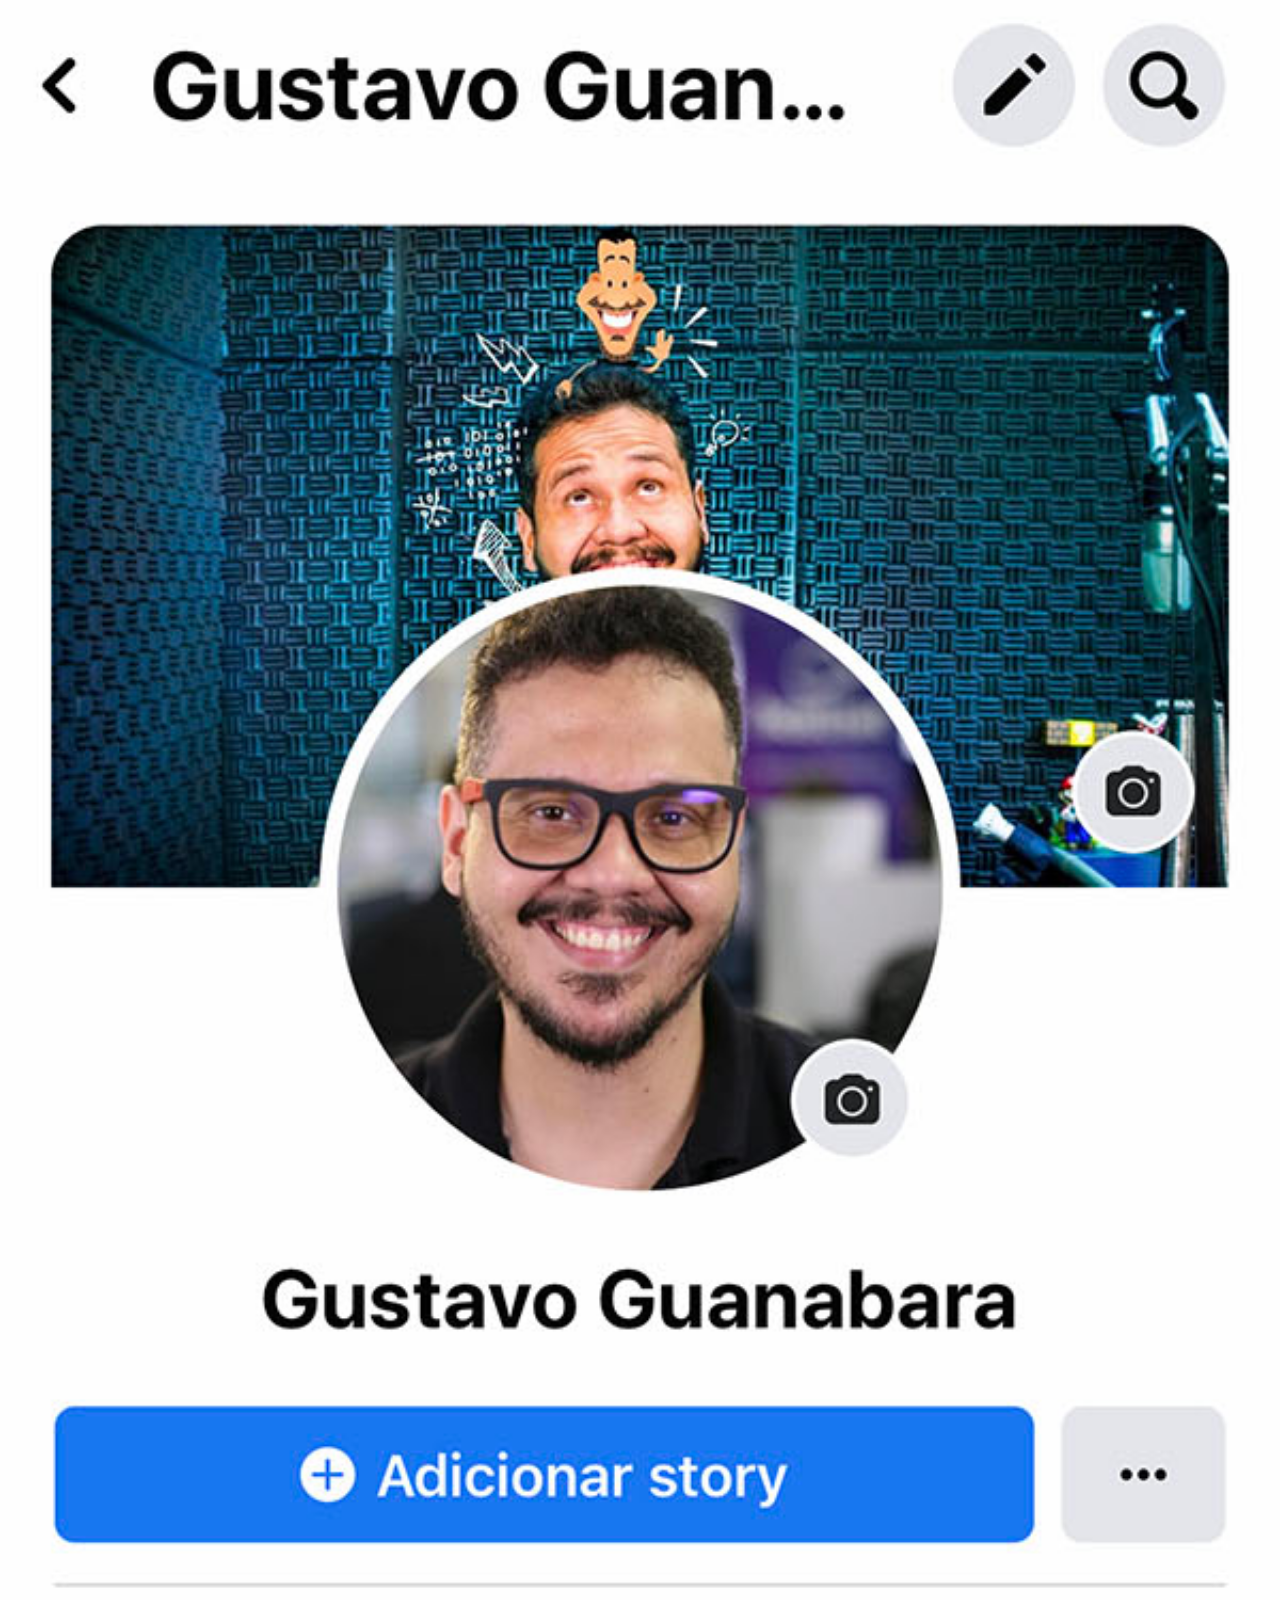
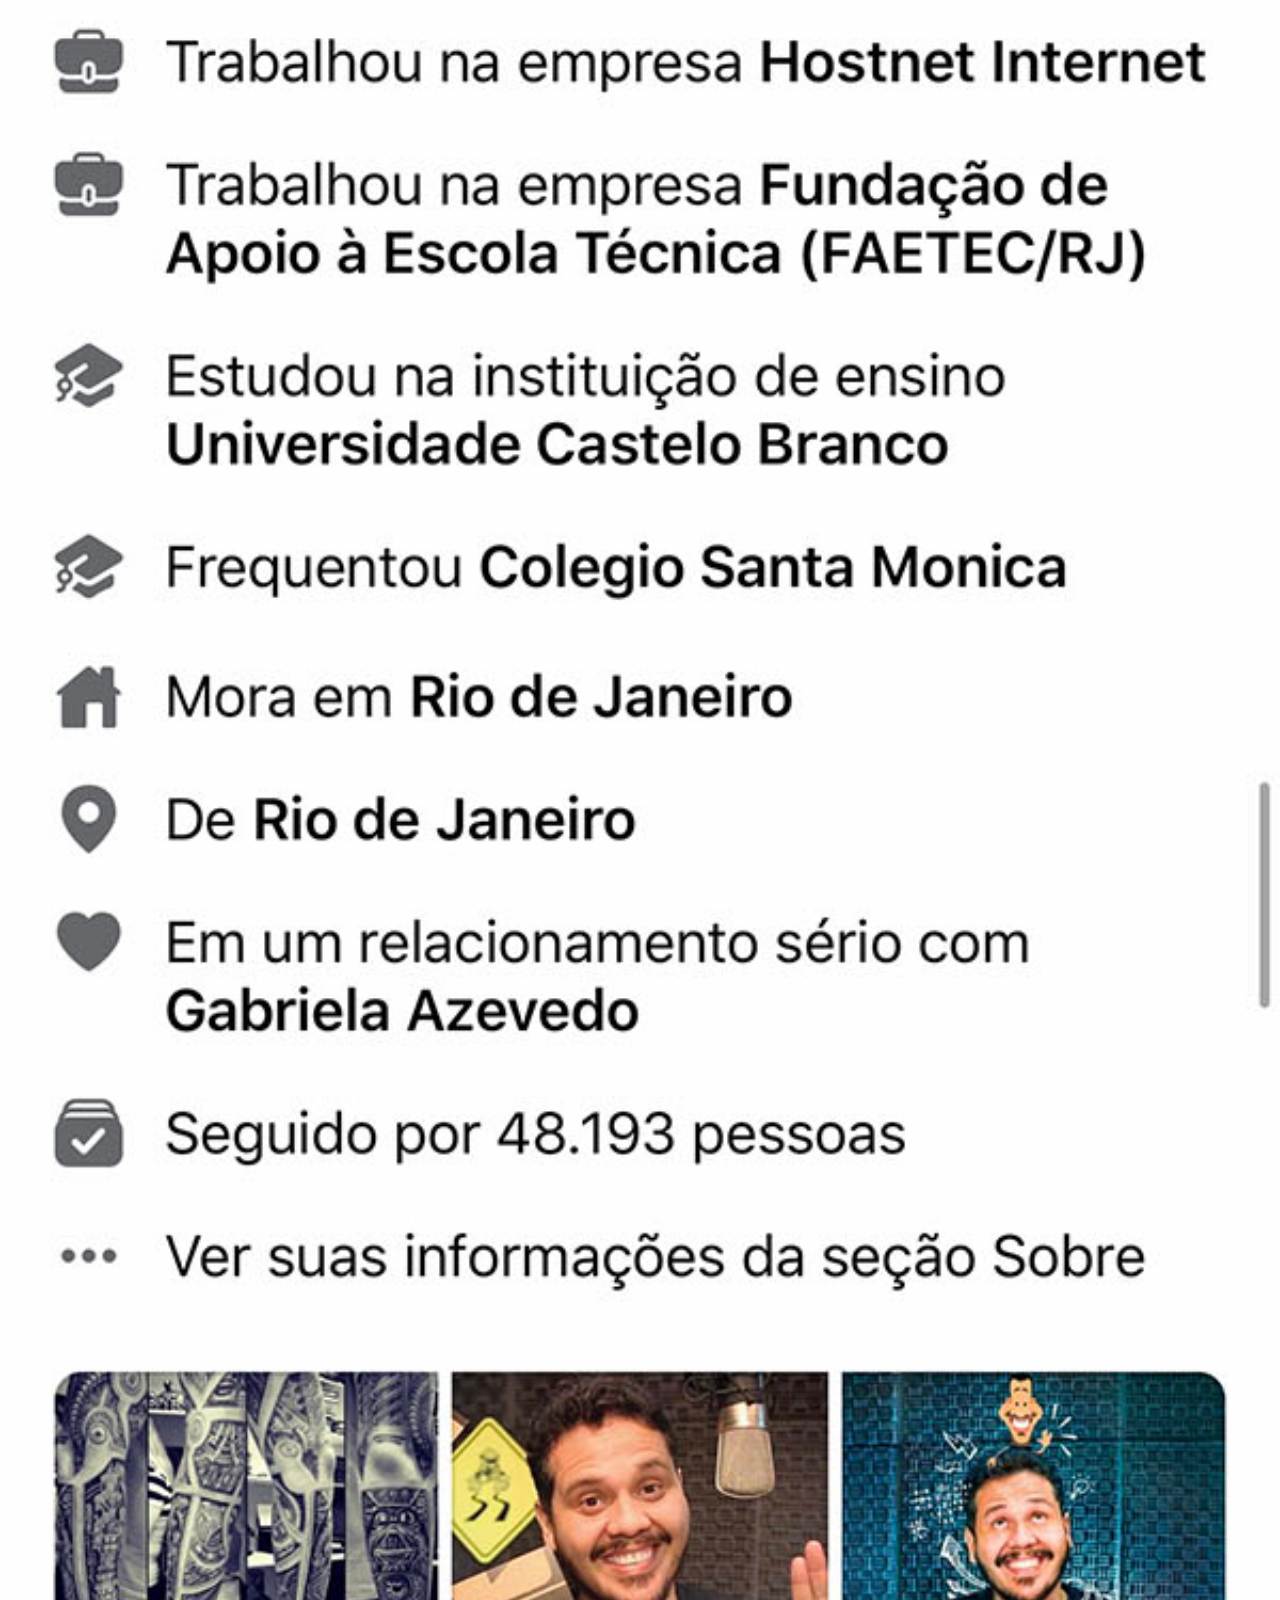
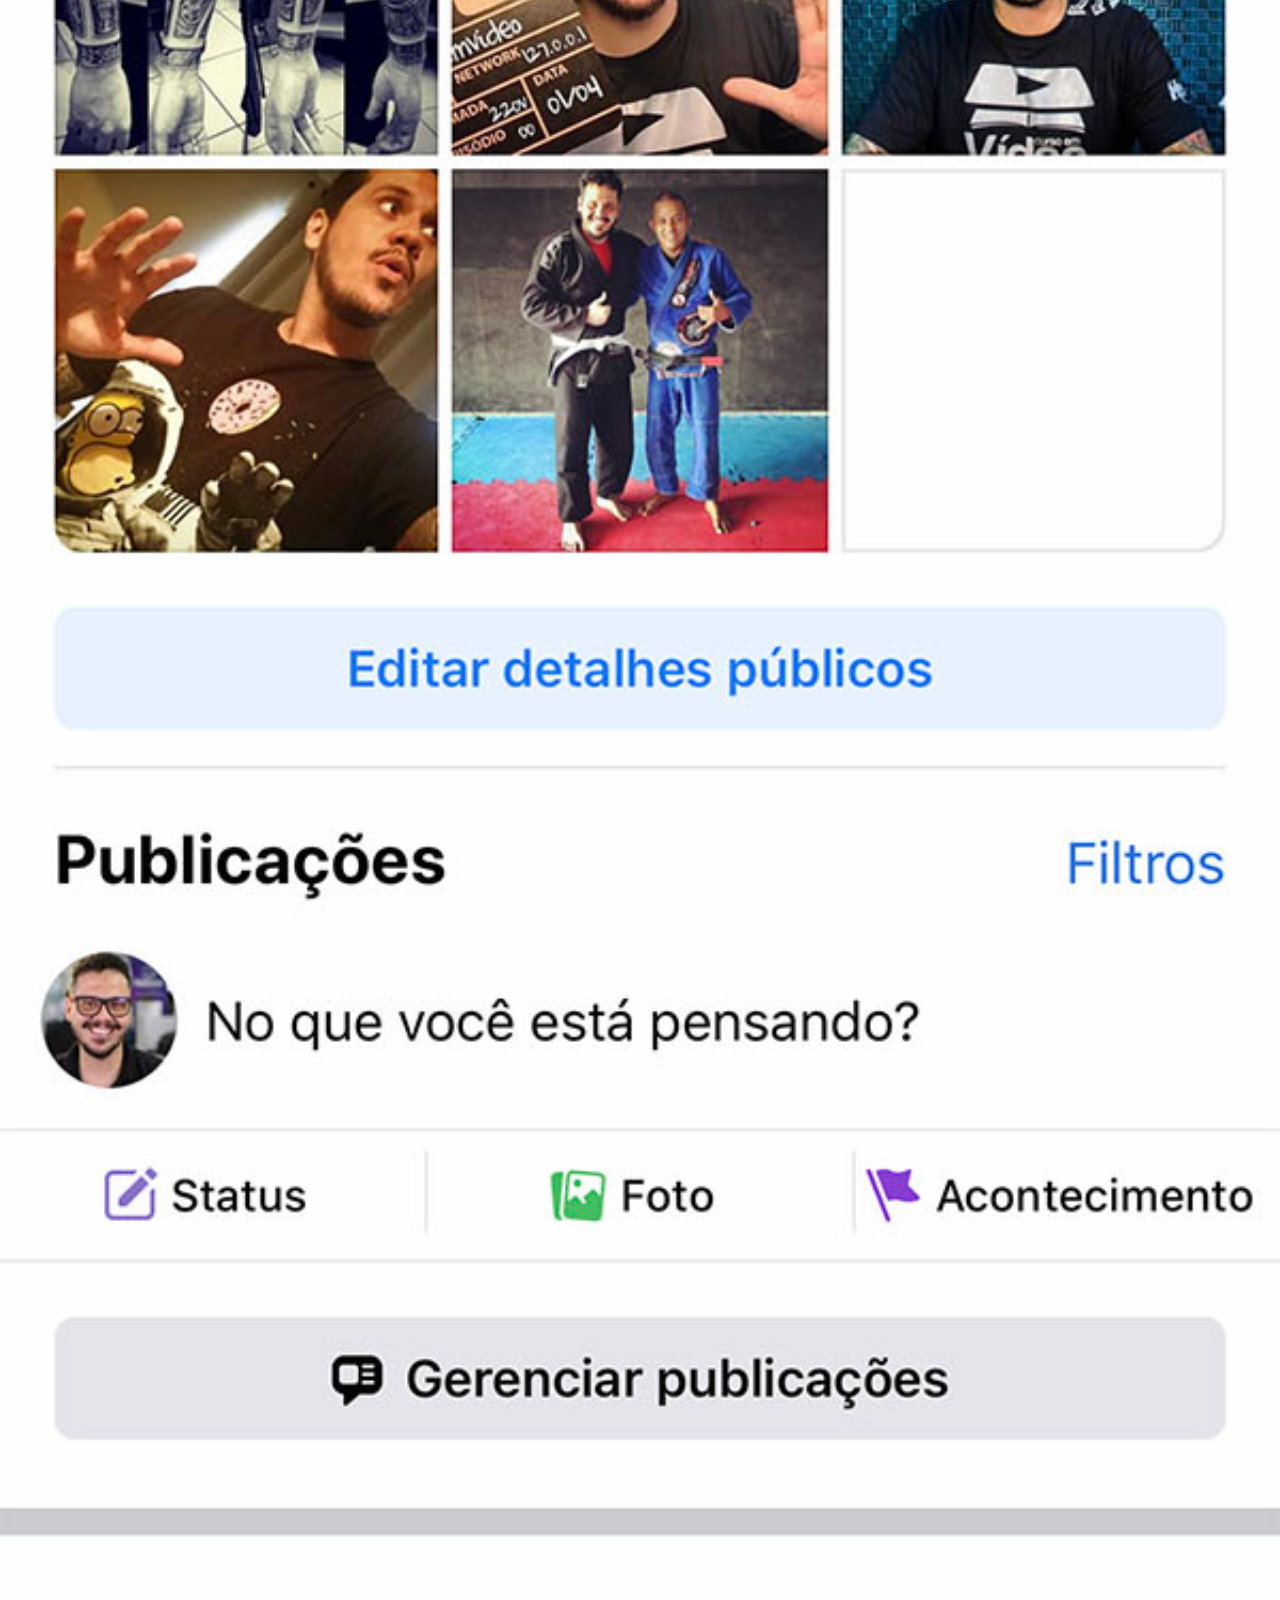
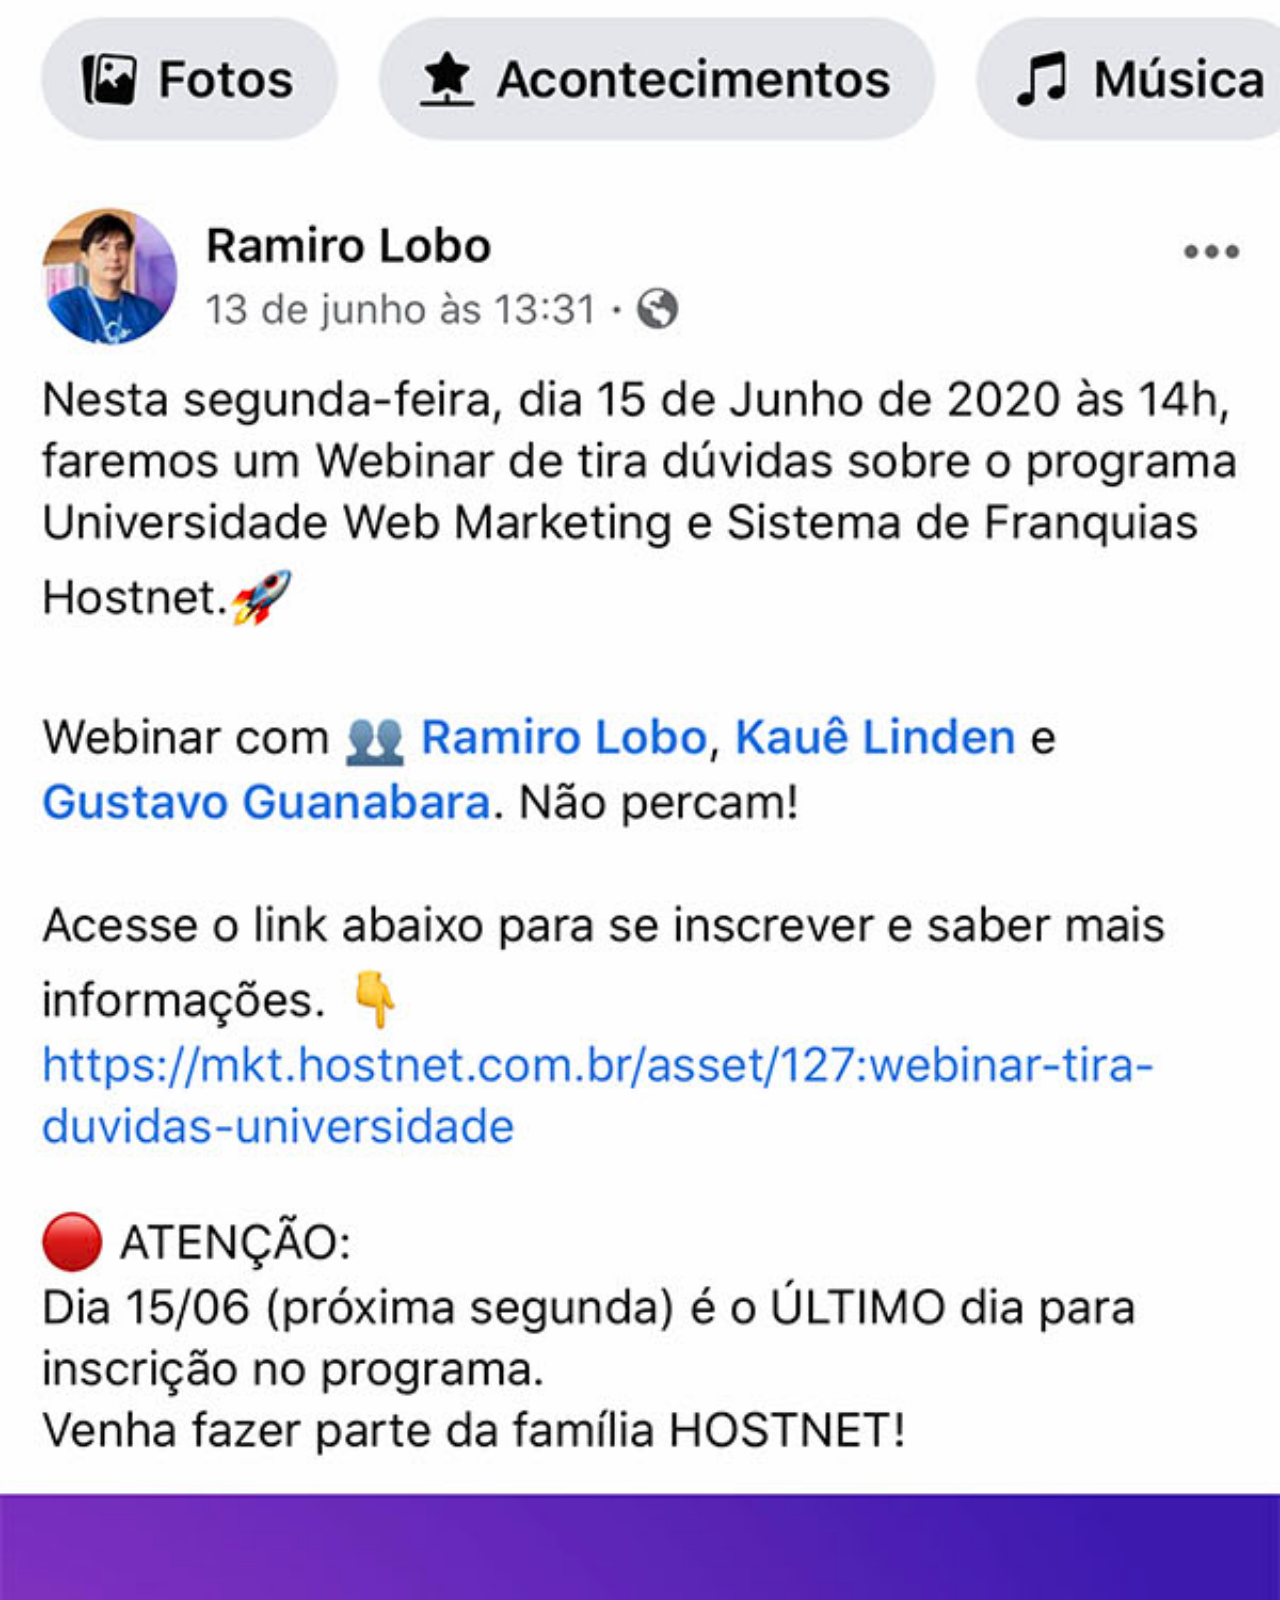
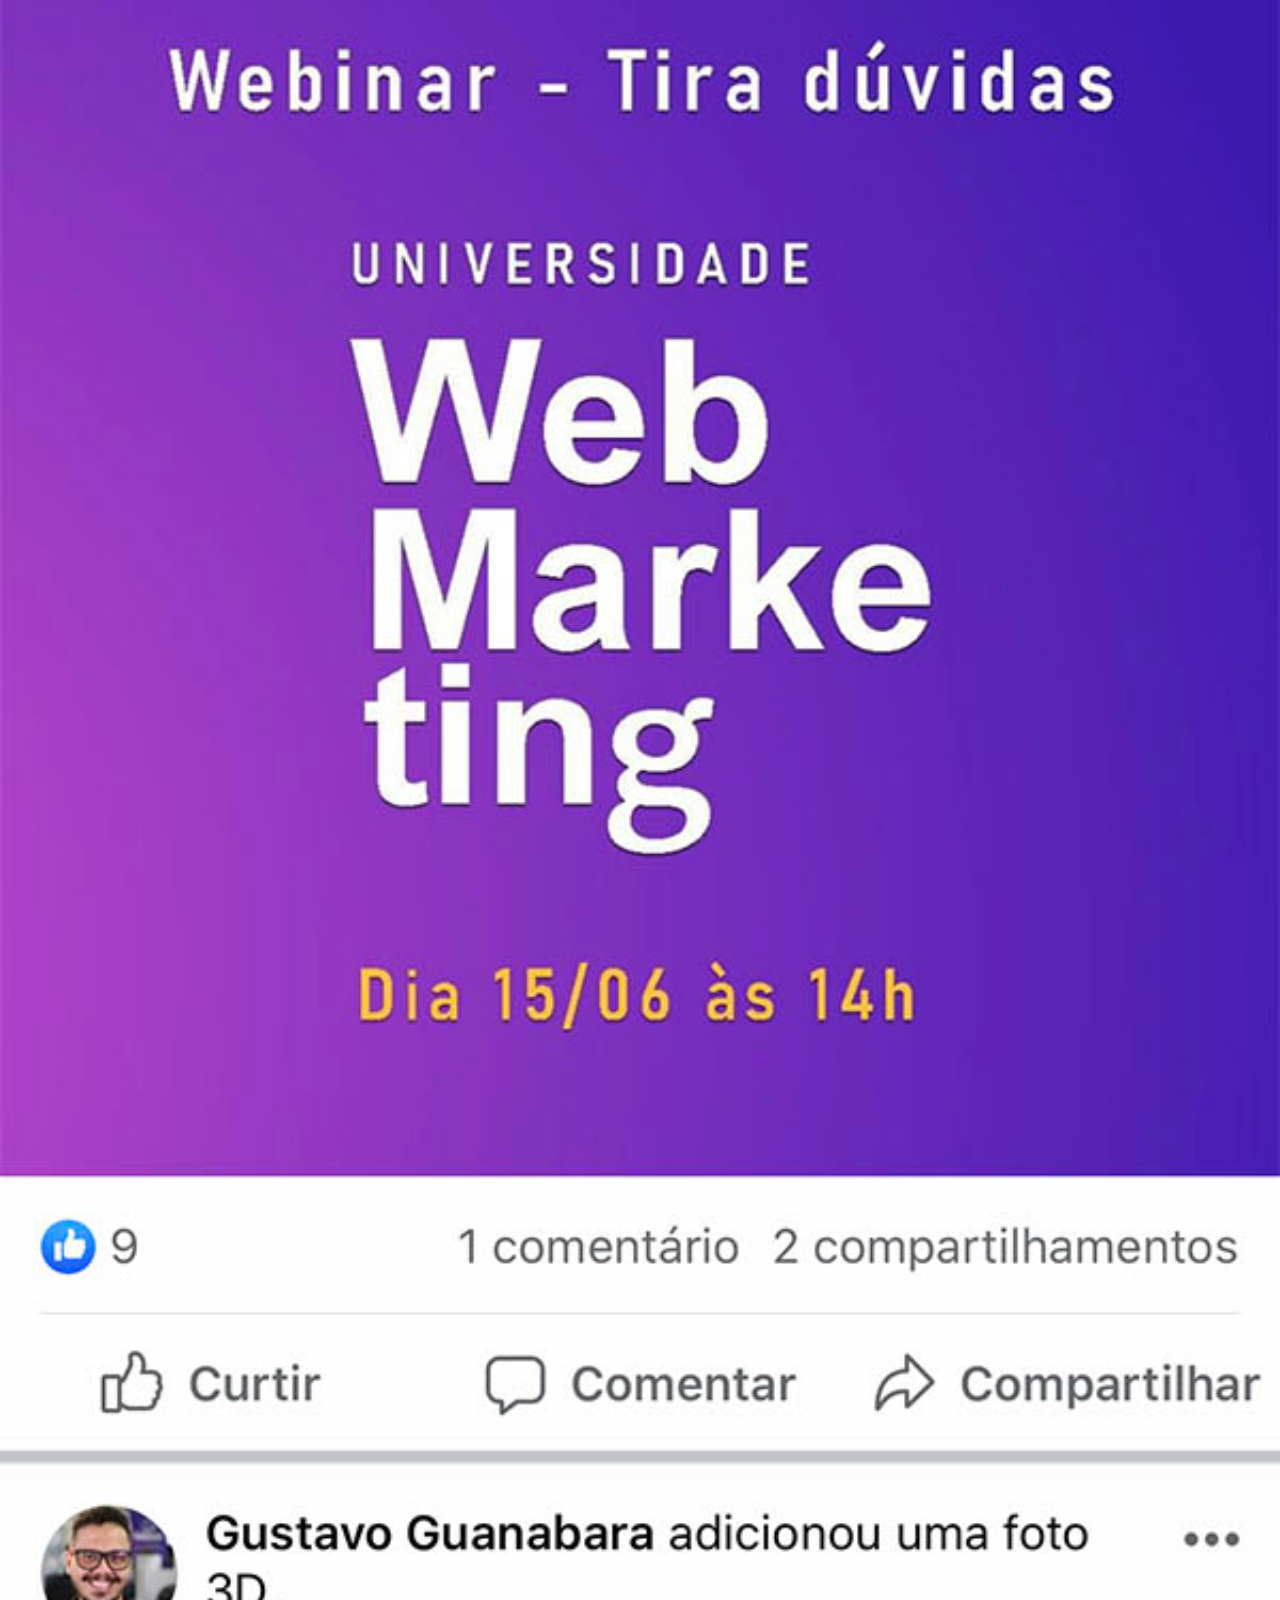
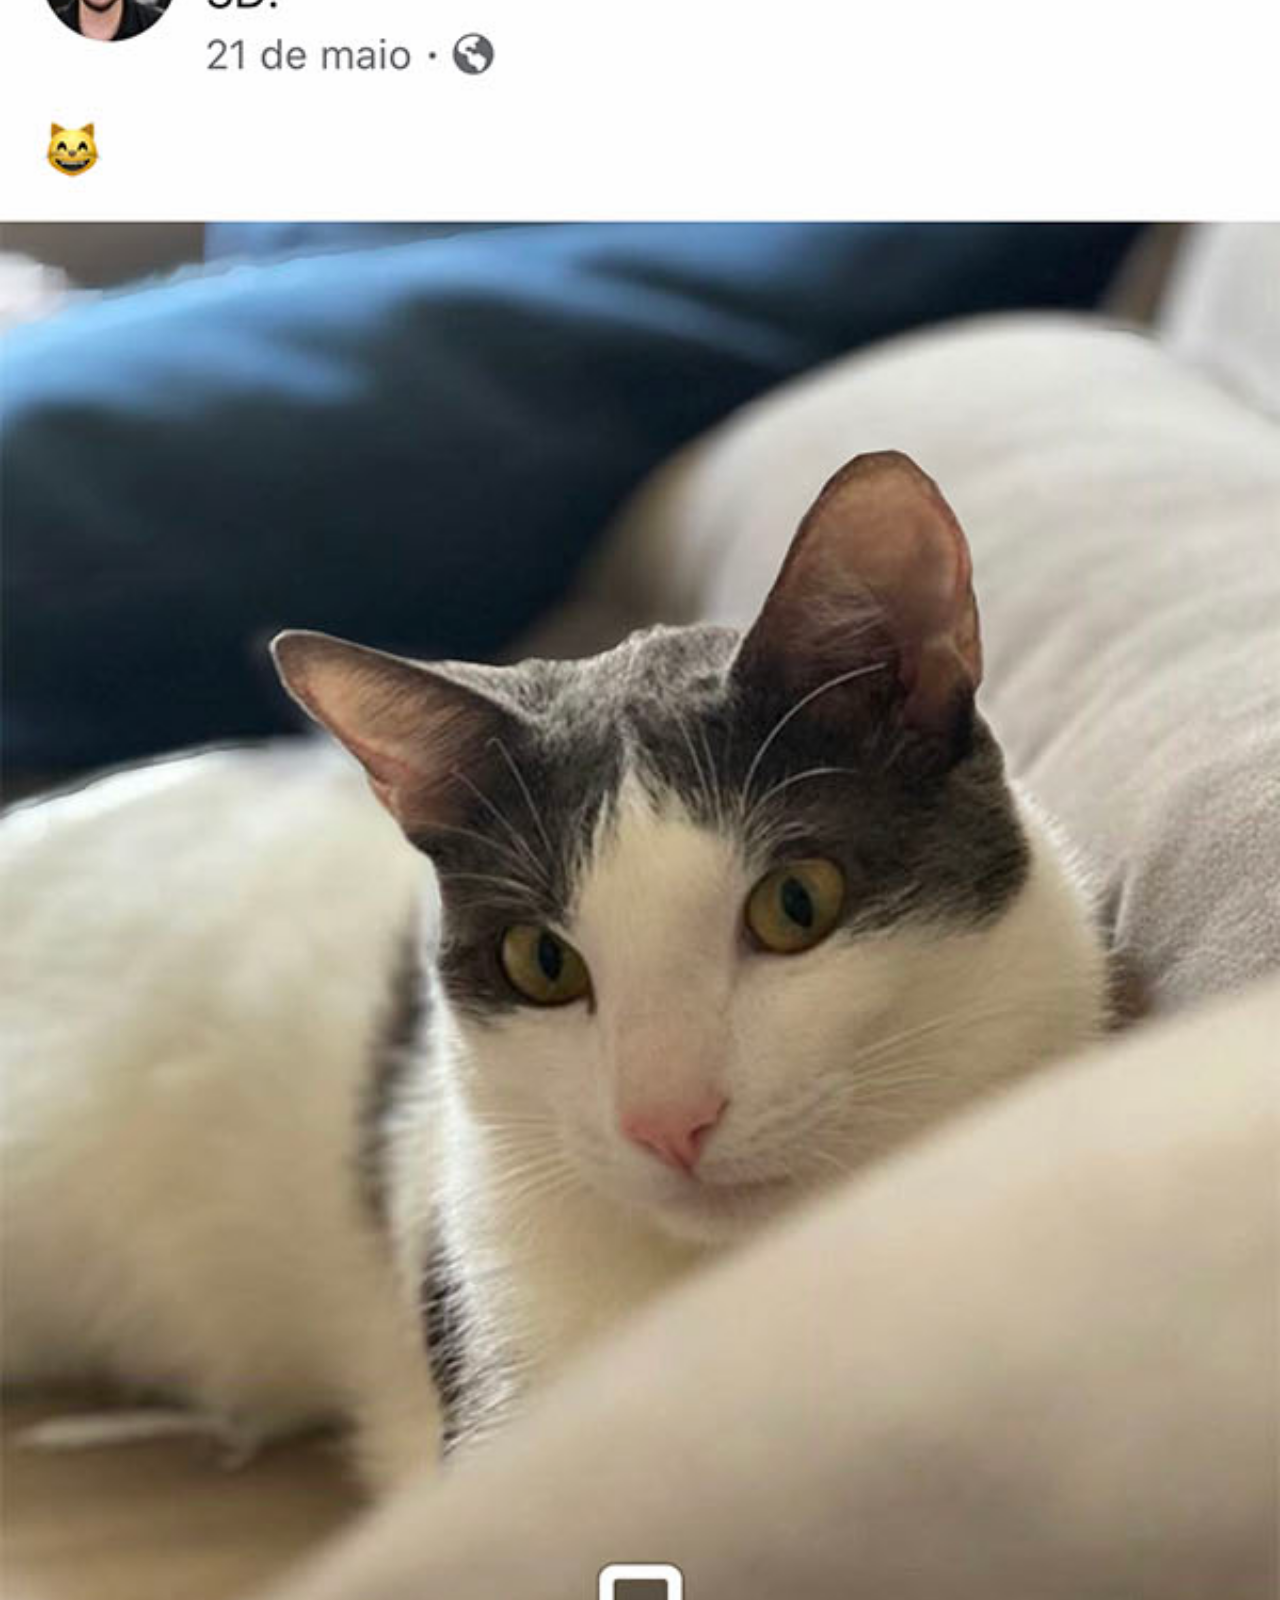
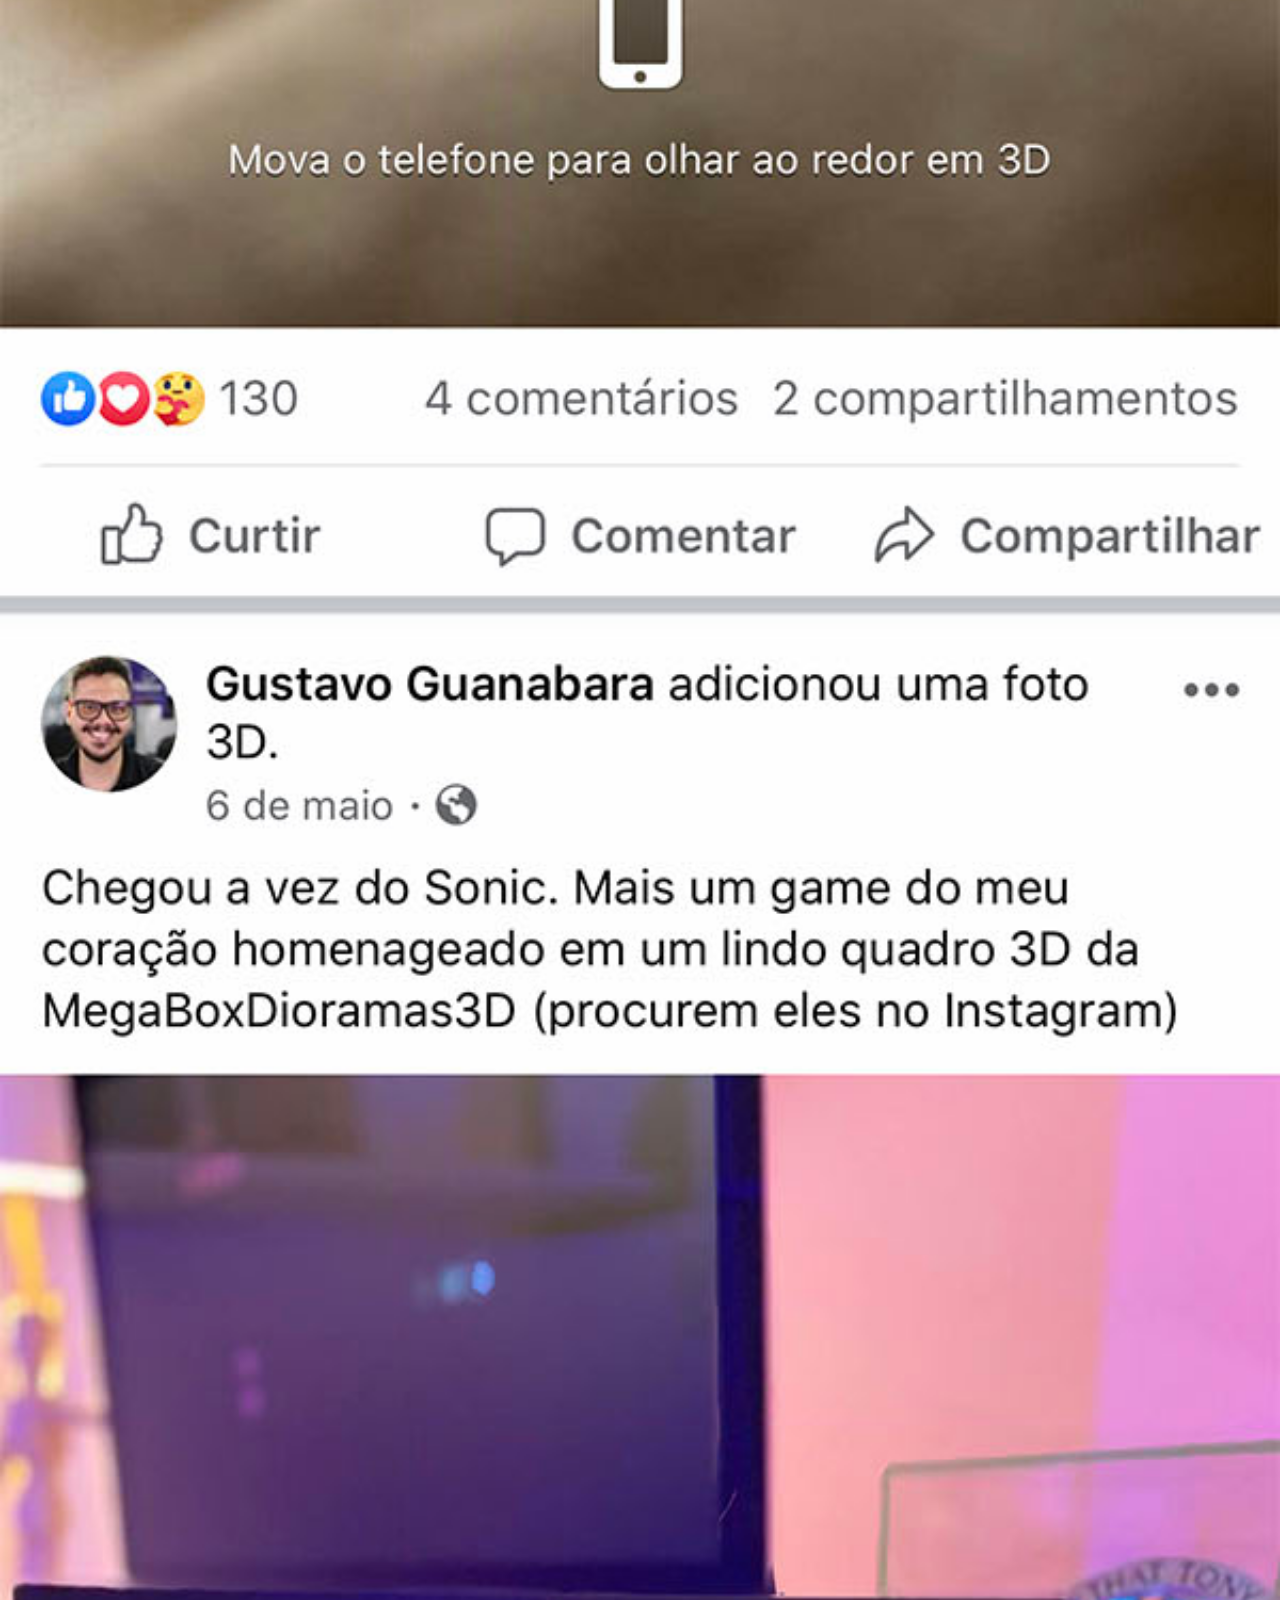
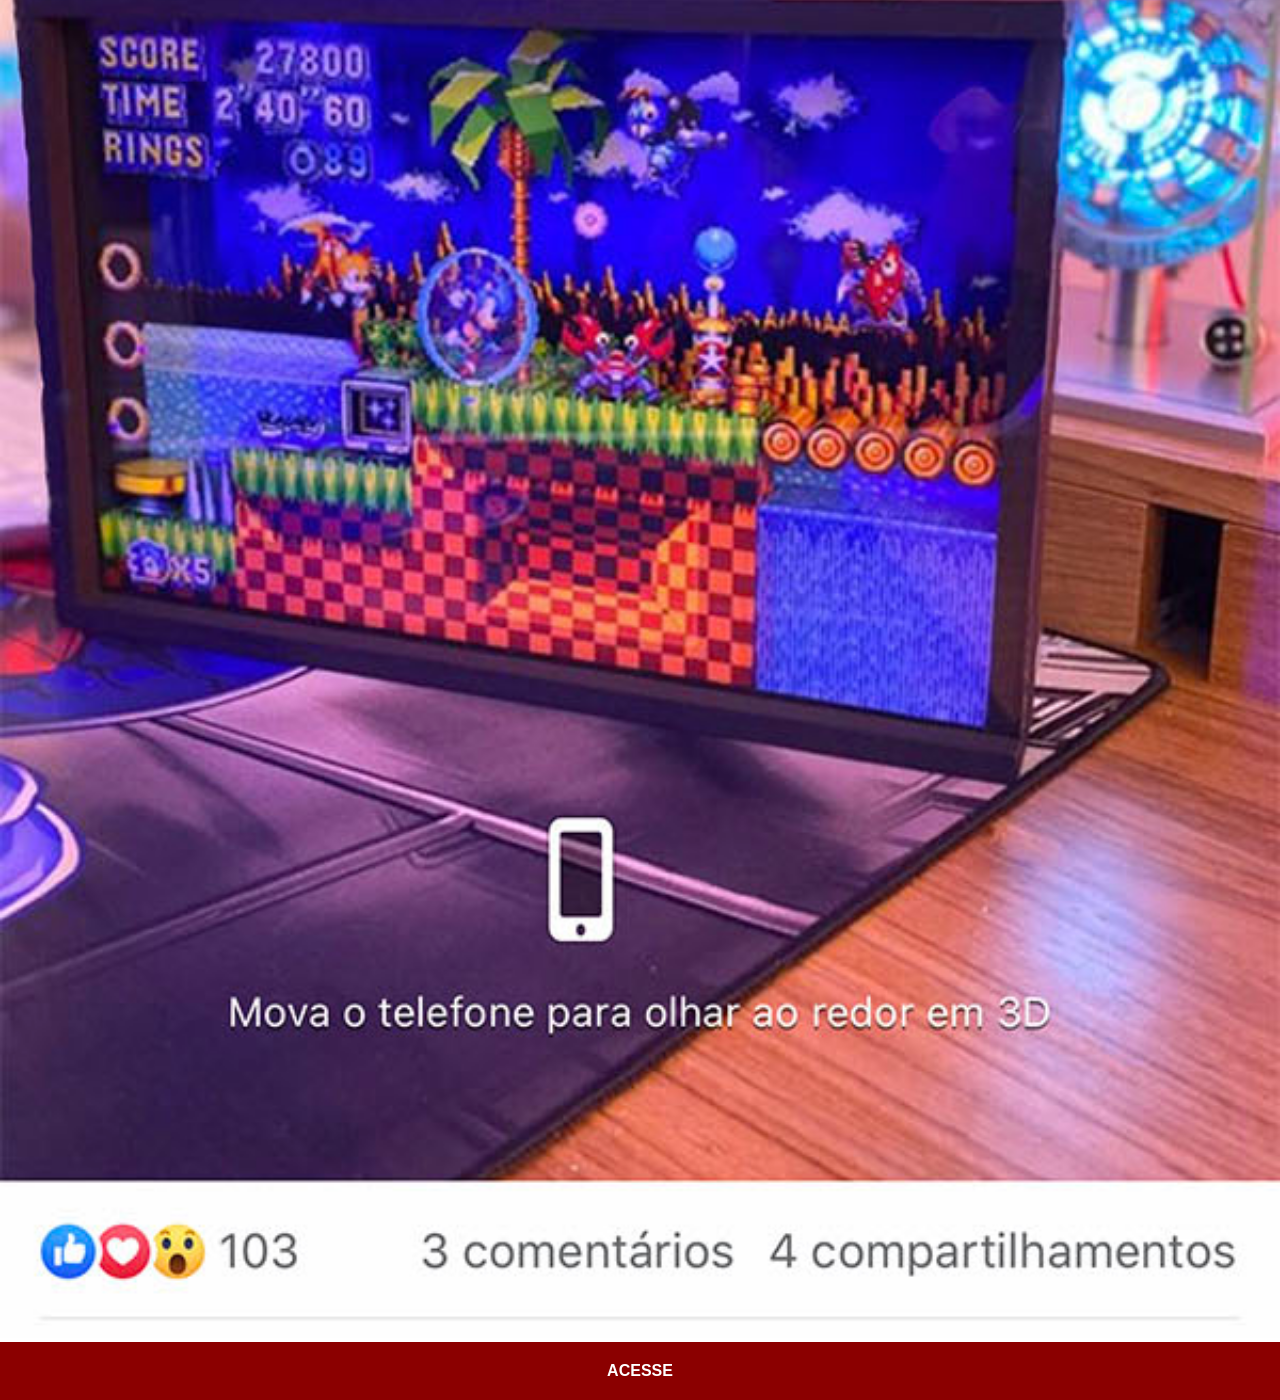
==== facebook.html @ 7a25d91b "projeto social" ====
<!DOCTYPE html>
<html lang="pt">
<head>
    <meta charset="UTF-8">
    <meta name="viewport" content="width=device-width, initial-scale=1.0">
    <title>Facebook</title>
    <link rel="stylesheet" href="estilos/social.css">
</head>
<body>
    <img src="imagens/tela-facebook.jpg" alt="Facebook"> <a href="https://web.facebook.com/manuelvictorinovictorino.victorino">ACESSE</a>
</body>
</html>
---- estilos/social.css ----
@charset "UTF-8";

* {
            margin: 0px;
            padding: 0px;
            font-family: Arial, Helvetica, sans-serif;
        }

        ::-webkit-scrollbar {
            width: 0px;
            height: 0px;
        }
        img {
            width: 100vw;

        }
        a {
            display: block;
            background-color: darkred;
            color: white;
            padding: 20px;
            text-align: center;
            font-weight: bolder;
            text-decoration: none;

        }

        a:hover {
            background-color: red;
        }
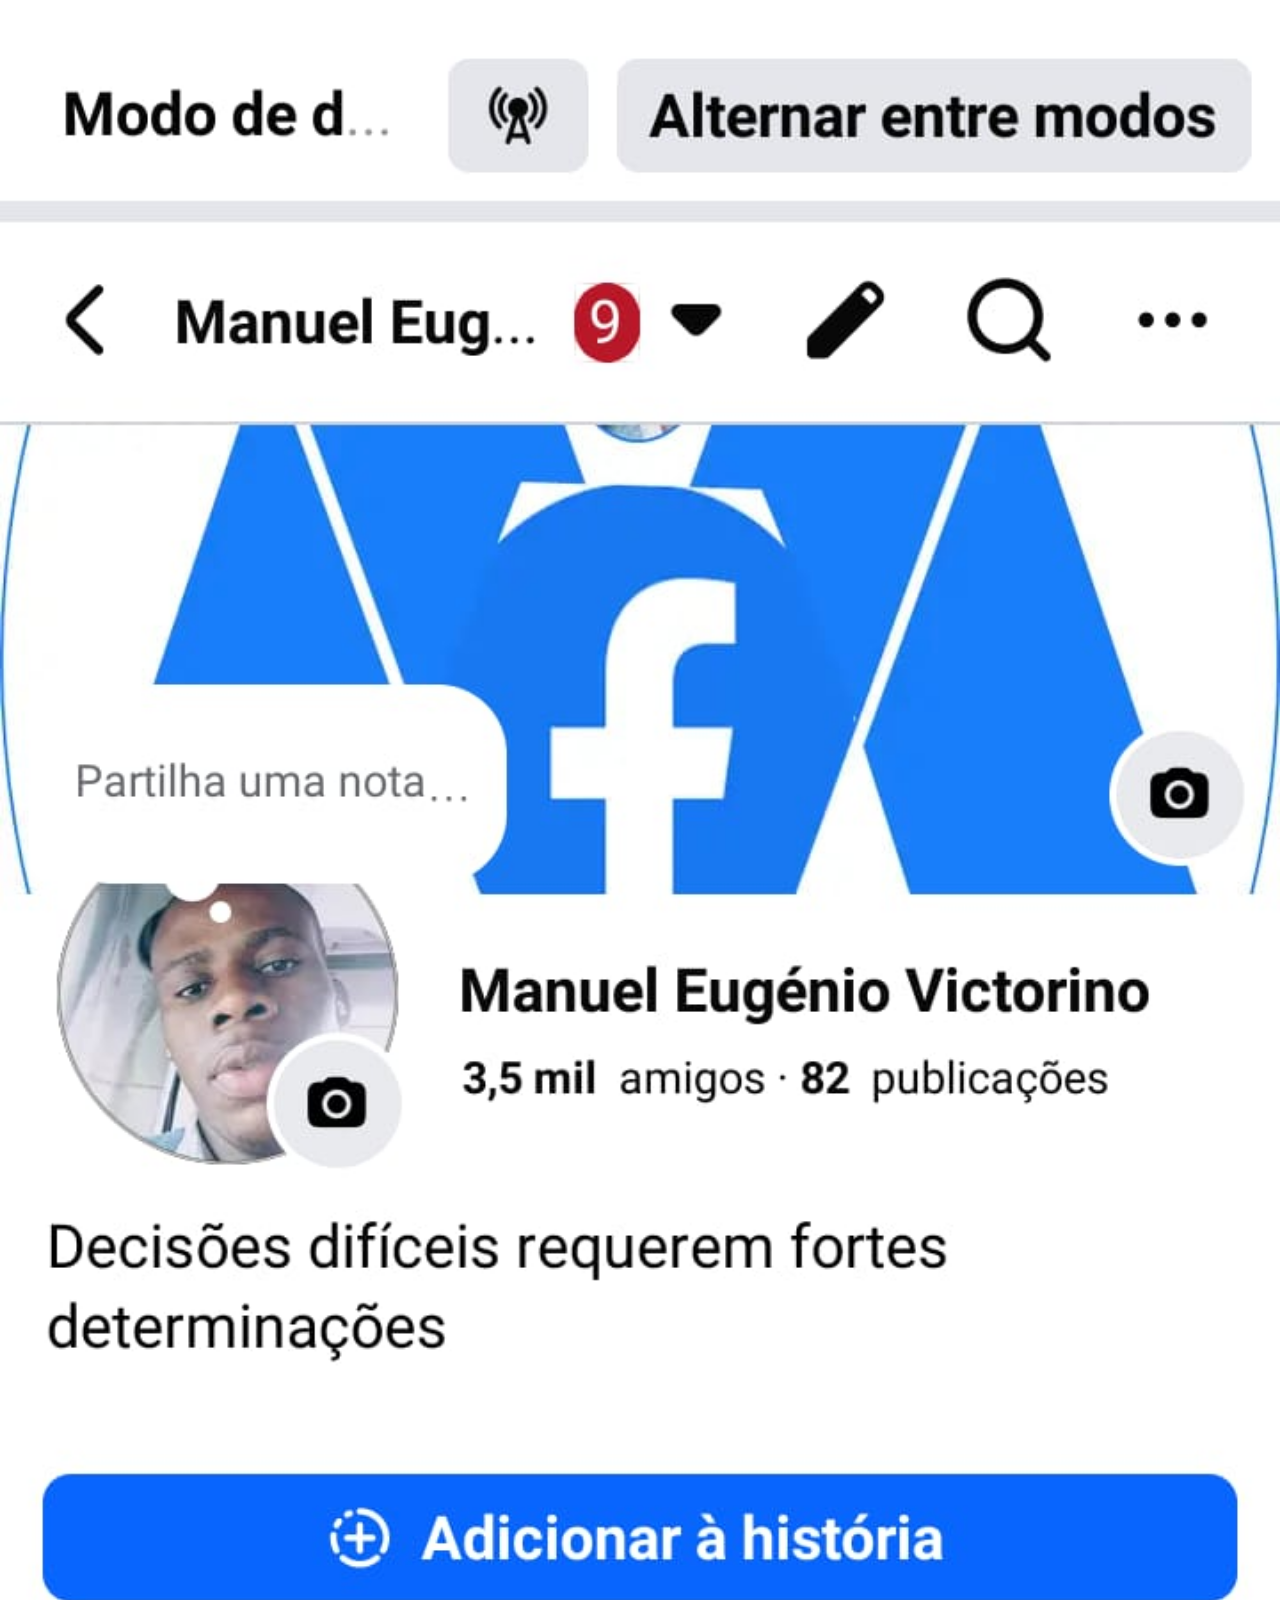
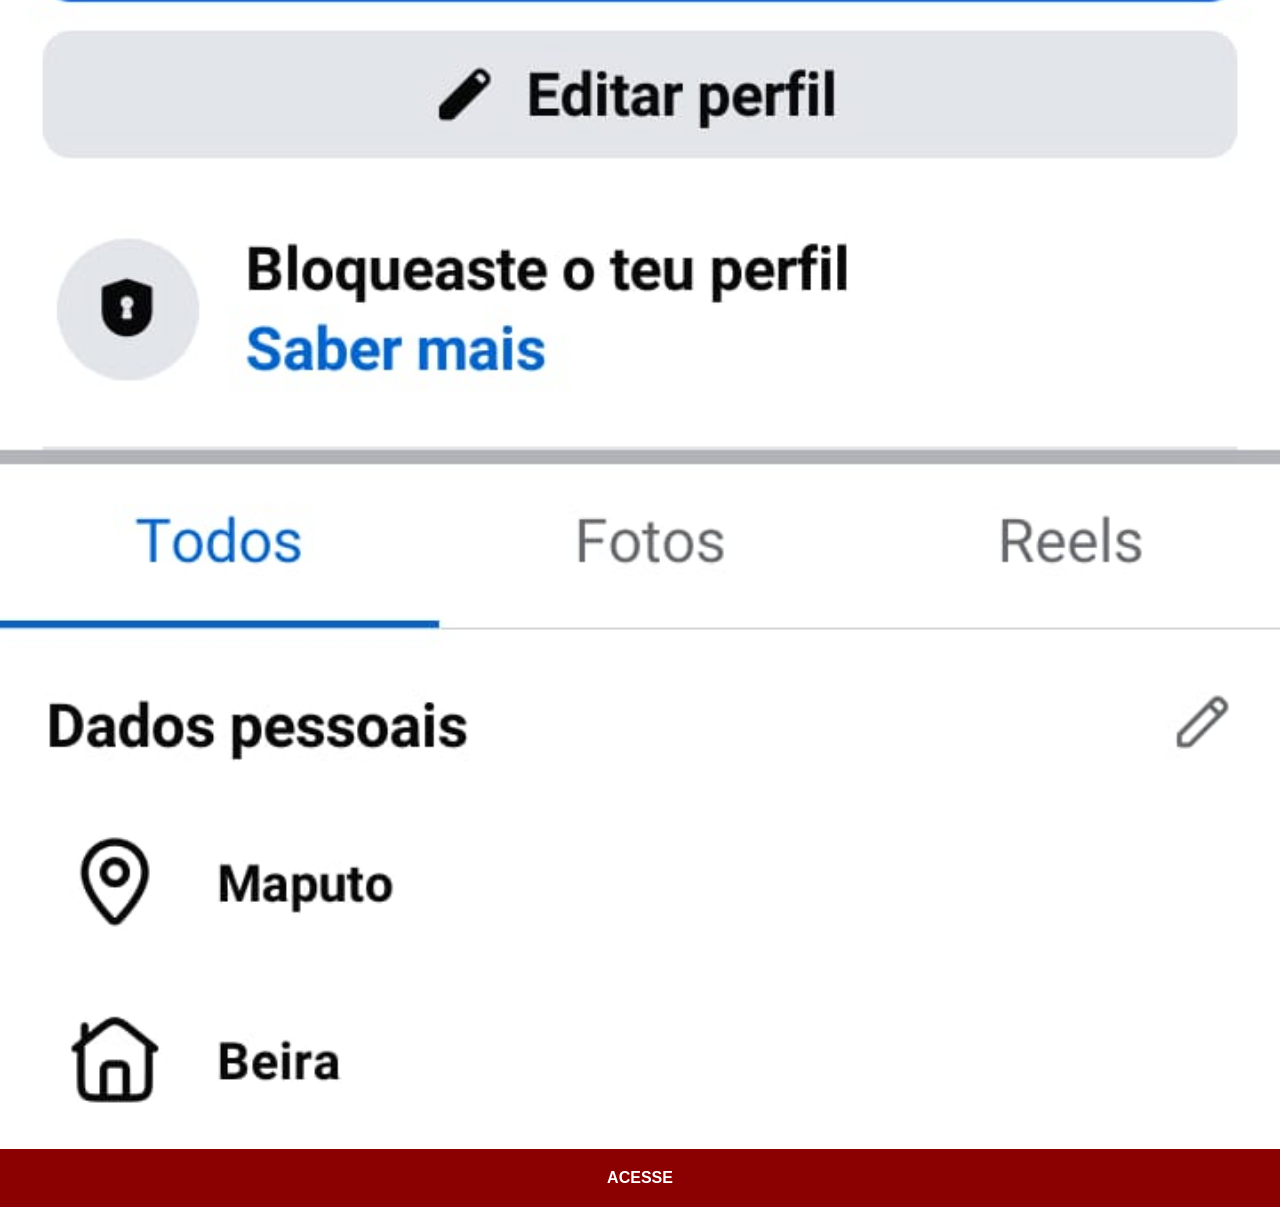
==== commit e2eb1179: "atualizei" ====
--- a/facebook.html
+++ b/facebook.html
@@ -7,6 +7,6 @@
     <link rel="stylesheet" href="estilos/social.css">
 </head>
 <body>
-    <img src="imagens/tela-facebook.jpg" alt="Facebook"> <a href="https://web.facebook.com/manuelvictorinovictorino.victorino">ACESSE</a>
+    <img src="imagens/Facebook.jpeg" alt="Facebook"> <a href="https://web.facebook.com/manuelvictorinovictorino.victorino">ACESSE</a>
 </body>
 </html>
